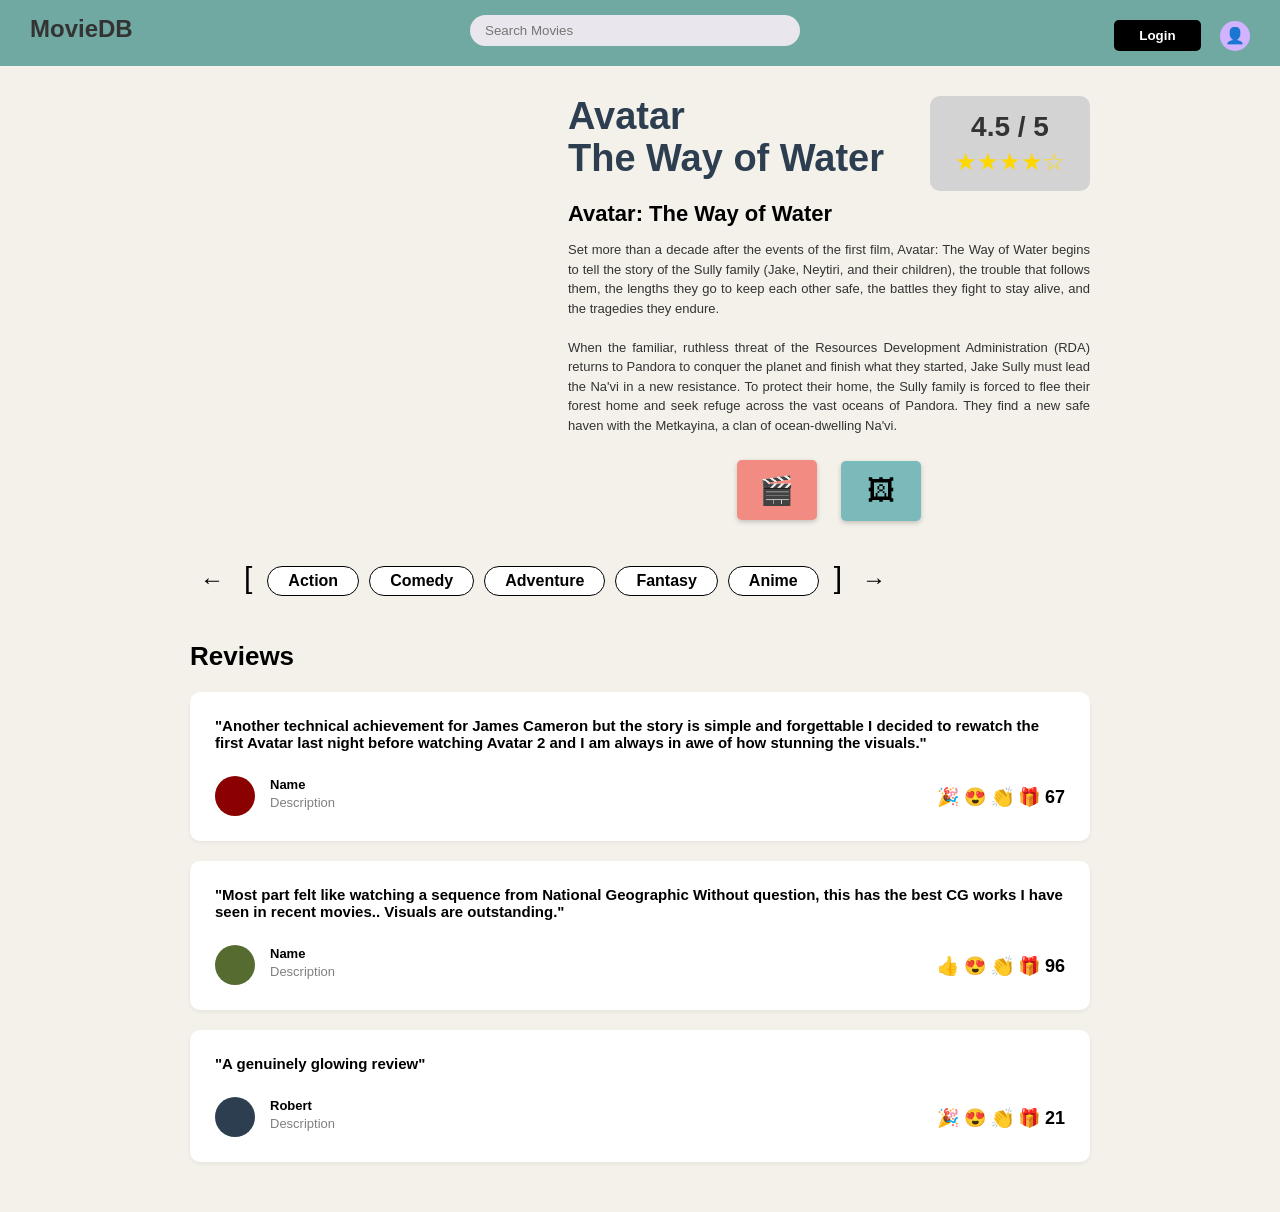
==== movie-detail_avatar.html @ e72f925f "Update kode" ====
<!DOCTYPE html>
<html lang="id">
<head>
    <meta charset="UTF-8">
    <meta name="viewport" content="width=device-width, initial-scale=1.0">
    <title>Avatar The Way of Water - MovieDB</title>
    <link rel="stylesheet" href="style.css">
</head>
<body class="bg-cream">

    <div class="navbar">
        <div class="nav-left">
            <a href="welcome.html" class="back-btn"> MovieDB</a>
        </div>
        <div class="nav-center">
            <input type="text" class="search-bar" placeholder="Search Movies">
        </div>
        <div class="nav-right">
            <button class="btn-black">Login</button>
            <div class="user-avatar">&#128100;</div>
        </div>
        <div class="clear"></div>
    </div>

    <div class="container">
        
        <div class="movie-hero">
            <div class="poster-col">
                <img >
            </div>
            
            <div class="details-col">
                <div class="title-section">
                    <h1 class="movie-title">Avatar <br>The Way of Water</h1>
                    <div class="rating-box">
                        <h2>4.5 / 5</h2>
                        <div class="stars">&#9733;&#9733;&#9733;&#9733;&#9734;</div>
                    </div>
                    <div class="clear"></div>
                </div>

                <h3 class="subtitle">Avatar: The Way of Water</h3>
                <p class="synopsis">
                    Set more than a decade after the events of the first film, Avatar: The Way of Water begins to tell the story of the Sully family (Jake, Neytiri, and their children), the trouble that follows them, the lengths they go to keep each other safe, the battles they fight to stay alive, and the tragedies they endure.<br>
                     <br>
                     When the familiar, ruthless threat of the Resources Development Administration (RDA) returns to Pandora to conquer the planet and finish what they started, Jake Sully must lead the Na'vi in a new resistance. To protect their home, the Sully family is forced to flee their forest home and seek refuge across the vast oceans of Pandora. They find a new safe haven with the Metkayina, a clan of ocean-dwelling Na'vi.
                </p>

                <div class="action-buttons">
                    <button class="btn-action btn-trailer" onclick="playTrailer()">&#127916;</button>
                    <button class="btn-action btn-gallery" onclick="openGallery()">&#128444;</button>
                </div>
            </div>
            <div class="clear"></div>
        </div>

        <div class="categories-section">
            <span class="nav-arrow">&#8592;</span>
            <span class="bracket">[</span>
            <button class="category-btn">Action</button>
            <button class="category-btn">Comedy</button>
            <button class="category-btn">Adventure</button>
            <button class="category-btn">Fantasy</button>
            <button class="category-btn">Anime</button>
            <span class="bracket">]</span>
            <span class="nav-arrow">&#8594;</span>
            <div class="clear"></div>
        </div>

        <div class="reviews-section">
            <h1 class="review-title">Reviews</h1>

            <div class="review-card">
                <p class="review-text">"Another technical achievement for James Cameron but the story is simple and forgettable
                I decided to rewatch the first Avatar last night before watching Avatar 2 and I am always in awe of how stunning the visuals."
                <div class="review-user">
                    <div class="user-pic bg-red"></div>
                    <div class="user-info">
                        <strong>Name</strong><br>
                        <span>Description</span>
                    </div>
                </div>
                <div class="review-reactions">
                    &#127881; &#128525; &#128079; &#127873; <strong>67</strong>
                </div>
                <div class="clear"></div>
            </div>

            <div class="review-card">
                <p class="review-text">"Most part felt like watching a sequence from National Geographic
                Without question, this has the best CG works I have seen in recent movies.. Visuals are outstanding."</p>
                <div class="review-user">
                    <div class="user-pic bg-green"></div>
                    <div class="user-info">
                        <strong>Name</strong><br>
                        <span>Description</span>
                    </div>
                </div>
                <div class="review-reactions">
                    &#128077; &#128525; &#128079; &#127873; <strong>96</strong>
                </div>
                <div class="clear"></div>
            </div>

            <div class="review-card">
                <p class="review-text">"A genuinely glowing review"</p>
                <div class="review-user">
                    <div class="user-pic bg-blue"></div>
                    <div class="user-info">
                        <strong>Robert</strong><br>
                        <span>Description</span>
                    </div>
                </div>
                <div class="review-reactions">
                    &#127881; &#128525; &#128079; &#127873; <strong>21</strong>
                </div>
                <div class="clear"></div>
            </div>

        </div>
    </div>
    <script src="script.js"></script>
</body>
</html>
---- style.css ----
body {
    margin: 0;
    padding: 0;
    font-family: Arial, Helvetica, sans-serif;
}
.clear { 
    clear: both; 
}
.navbar {
    background-color: #70a9a1; 
    padding: 15px 30px;
}
.nav-left { 
    float: 
    left; 
}
.nav-right { 
    float: right; 
    margin-top: 5px; 
}
.logo-text {
    margin: 0;
    color: #333333;
    font-size: 36px;
    font-weight: normal;
}
.search-bar {
    padding: 10px 15px;
    width: 250px;
    background-color: #e9e6ed;
    border: none;
    border-radius: 20px;
    margin-right: 10px;
}
.btn-black {
    background-color: black;
    color: white;
    padding: 10px 25px;
    border: none;
    border-radius: 5px;
    cursor: pointer;
    font-weight: bold;
}

/* ================= HALAMAN REGISTER ================= */
.bg-register {
    background-color: #f4f1ea; 
}
.register-box {
    width: 600px;
    margin: 50px auto;
    padding: 20px;
}
.title-register {
    color: #34495e; 
    font-size: 42px;
    font-weight: bold;
    margin-bottom: 40px;
}
.form-label-reg {
    font-size: 24px;
    font-weight: bold;
    color: black;
    margin-bottom: 5px;
}
.input-field-reg {
    width: 95%; 
    padding: 15px 20px;
    margin-bottom: 20px;
    border: 1.5px solid black;
    border-radius: 30px; 
    font-size: 18px;
    outline: none;
}
.btn-teal {
    background-color: #70a9a1;
    width: 300px;
    height: 50px;
    border: none;
    border-radius: 25px;
    cursor: pointer;
}
.login-link-text {
    font-size: 22px;
    margin-top: 10px;
}
.login-link-text a {
    color: black;
    text-decoration: underline;
}

/* ================= HALAMAN LOGIN ================= */
.top-bg {
    background-image: url('https://wallup.net/wp-content/uploads/2019/09/859126-poster-movie-film-movies-posters-748x529.jpg'); 
    background-size: cover;
    background-position: center;
    height : 400px;
    padding-bottom: 80px; 
}
.login-box {
    width: 600px;
    margin: 60px auto 0 auto;
    background-color: rgba(30, 30, 30, 0.7); 
    padding: 40px;
    border-radius: 25px;
}
.title-login {
    color: white;
    font-size: 40px;
    margin-bottom: 30px;
}
.form-label-login {
    font-size: 24px;
    font-weight: bold;
    color: white;
    margin-bottom: 10px;
}
.input-field-login {
    width: 92%;
    padding: 15px 20px;
    margin-bottom: 20px;
    border: none;
    border-radius: 15px; 
    font-size: 18px;
}
.links {
    font-size: 18px;
    line-height: 1.6;
    margin-top: 5px;
}
.btn-login-submit {
    background-color: black;
    color: white;
    padding: 15px 40px;
    font-size: 22px;
    font-weight: bold;
    border: none;
    border-radius: 30px;
    cursor: pointer;
}

/* ================= HALAMAN WELCOME ================= */
.bottom-bg {
    background-color: #f4f1ea;
    padding-top: 25px;
    padding-bottom: 60px;
}
.categories-container {
    width: 780px;
    margin: 0 auto;
}
.icon-nav, .bracket {
    float: left;
    font-size: 28px;
    margin-top: 6px;
    margin-left: 10px;
    margin-right: 10px;
}
.bracket {
    font-size: 32px;
    font-weight: lighter;
    margin-top: 2px;
}
.category-btn {
    float: left;
    margin: 5px 8px;
    padding: 6px 20px;
    border: 1px solid black;
    border-radius: 20px;
    background-color: #f4f1ea;
    font-weight: bold;
    font-size: 18px;
}
.article-section {
    max-width: 800px;      
    width: 90%;           
    margin: 50px auto;    
    padding: 20px;        
    font-size: 16px;      
    line-height: 1.8;         
    font-family: Arial, Helvetica, sans-serif;
    text-align: justify;
}
/* === TAMBAHAN UNTUK DASHBOARD.HTML === */

.nav-left {
    display: flex;
    align-items: center;
    gap: 20px;
}

.back-btn {
    text-decoration: none;
    color: #333;
    font-size: 24px;
    font-weight: bold;
    transition: transform 0.2s;
}

.back-btn:hover {
    transform: scale(1.1);
}

/* === HERO WELCOME === */
.hero-welcome {
    position: relative;
    height: 400px;
    /* Background Clapperboard */
    background: url('https://images.unsplash.com/photo-1585647347384-2593bc35786b?auto=format&fit=crop&w=1200&q=80') center/cover no-repeat;
    display: flex;
    flex-direction: column;
    justify-content: center;
    align-items: center;
}

.welcome-overlay {
    position: absolute;
    top: 0; left: 0; right: 0; bottom: 0;
    background: rgba(0, 0, 0, 0.6);
    z-index: 1;
}

.welcome-text {
    position: relative;
    z-index: 2;
    color: #fff;
    font-size: 48px;
    letter-spacing: 5px;
    margin-bottom: 30px;
    margin-top: 50px;
}

.hero-posters {
    position: relative;
    z-index: 2;
    display: flex;
    gap: 15px;
    margin-top: auto;
    padding-bottom: 20px;
}

.hero-posters img {
    width: 120px;
    height: 180px;
    object-fit: cover;
    border-radius: 8px;
    box-shadow: 0 4px 10px rgba(0,0,0,0.5);
    border: 2px solid transparent;
    transition: 0.3s;
}

.hero-posters img:hover {
    transform: translateY(-5px);
    border-color: #7ababa;
}

/* === MOVIE CATALOG GRID === */
.movie-catalog {
    padding: 40px 10%;
    max-width: 1200px;
    margin: 0 auto;
    display: grid;
    grid-template-columns: 1fr 1fr; /* Mengatur menjadi 2 Kolom */
    gap: 30px;
}

.movie-card {
    background: #fff;
    border-radius: 10px;
    overflow: hidden;
    box-shadow: 0 4px 8px rgba(0,0,0,0.05);
    transition: transform 0.3s ease;
    cursor: pointer;
}

.movie-card:hover {
    transform: translateY(-5px);
    box-shadow: 0 8px 16px rgba(0,0,0,0.1);
}

.movie-card img {
    width: 100%;
    height: 350px;
    object-fit: cover;
}

.movie-card h4 {
    padding: 15px 20px;
    font-size: 16px;
    color: #333;
    font-weight: 600;
}

/* === KODE CSS UNTUK POP-UP === */
.modal-overlay {
    display: none; /* Sembunyikan pop-up secara default */
    position: fixed; /* Mengunci posisi agar melayang di layar */
    top: 0;
    left: 0;
    width: 100%;
    height: 100%;
    background-color: rgba(0, 0, 0, 0.7); /* Efek redup transparan */
    z-index: 9999; /* Memastikan pop-up berada di lapisan paling atas */
}

.modal-overlay .login-box {
    margin: 10% auto 0 auto; /* Menengahkan kotak form */
    position: relative;
}

/* Desain Tombol X (Close) */
.close-btn {
    position: absolute;
    top: 15px;
    right: 25px;
    font-size: 30px;
    font-weight: bold;
    color: white;
    cursor: pointer;
}

.close-btn:hover {
    color: #70a9a1; /* Berubah warna saat di-hover */
}
/* RESET & GLOBAL */
body {
    margin: 0;
    padding: 0;
    font-family: Arial, Helvetica, sans-serif;
}
.bg-cream {
    background-color: #f4f1ea;
}
.clear {
    clear: both;
}
.container {
    width: 900px;
    margin: 0 auto;
    padding: 30px;
}

/* NAVBAR */
.navbar {
    background-color: #70a9a1;
    padding: 15px 30px;
}
.nav-left {
    float: left;
    width: 25%;
}
.back-btn {
    text-decoration: none;
    color: #333;
    font-size: 24px;
    font-weight: bold;
}
.nav-center {
    float: left;
    width: 50%;
    text-align: center;
}
.search-bar {
    padding: 8px 15px;
    width: 300px;
    background-color: #e9e6ed;
    border: none;
    border-radius: 20px;
}
.nav-right {
    float: right;
    width: 25%;
    text-align: right;
}
.btn-black {
    background-color: black;
    color: white;
    padding: 8px 25px;
    border: none;
    border-radius: 5px;
    cursor: pointer;
    font-weight: bold;
    margin-right: 15px;
}
.user-avatar {
    display: inline-block;
    background-color: #d1b3ff;
    color: white;
    border-radius: 50%;
    width: 30px;
    height: 30px;
    text-align: center;
    line-height: 30px;
    vertical-align: middle;
}

/* MOVIE HERO SECTION (TATA LETAK FLOAT 2 KOLOM) */
.movie-hero {
    margin-bottom: 30px;
}
.poster-col {
    float: left;
    width: 38%;
}
.movie-poster {
    width: 100%;
    border: 5px solid white;
    box-shadow: 0 4px 8px rgba(0,0,0,0.1);
}
.details-col {
    float: right;
    width: 58%;
}
.title-section {
    margin-bottom: 5px;
}
.movie-title {
    float: left;
    font-size: 38px;
    color: #2c3e50;
    margin: 0;
    line-height: 1.1;
}
.rating-box {
    float: right;
    background-color: #d3d3d3;
    padding: 15px 25px;
    border-radius: 10px;
    text-align: center;
}
.rating-box h2 {
    margin: 0;
    font-size: 28px;
    color: #333;
}
.stars {
    color: gold;
    font-size: 24px;
    margin-top: 5px;
}
.subtitle {
    font-size: 22px;
    margin: 10px 0;
    color: #000;
}
.synopsis {
    font-size: 13px;
    line-height: 1.5;
    color: #333;
    text-align: justify;
    margin-bottom: 25px;
}

/* ACTION BUTTONS */
.action-buttons {
    text-align: center;
}
.btn-action {
    width: 80px;
    height: 60px;
    font-size: 28px;
    border: none;
    border-radius: 5px;
    margin: 0 10px;
    cursor: pointer;
    box-shadow: 0 2px 5px rgba(0,0,0,0.2);
}
.btn-trailer { background-color: #f28b82; }
.btn-gallery { background-color: #7ababa; }
.btn-merch { background-color: #00c853; }

/* CATEGORIES */
.categories-section {
    text-align: center;
    margin: 40px 0;
}
.nav-arrow, .bracket {
    float: left;
    font-size: 24px;
    margin: 5px 10px;
    font-weight: bold;
}
.bracket {
    font-size: 30px;
    font-weight: normal;
    margin-top: 0;
}
.category-btn {
    float: left;
    margin: 5px;
    padding: 5px 20px;
    border: 1px solid black;
    border-radius: 15px;
    background-color: white;
    font-weight: bold;
    font-size: 16px;
}

/* REVIEWS SECTION */
.reviews-section {
    margin-top: 30px;
}
.review-title {
    font-size: 26px;
    margin-bottom: 20px;
}
.review-card {
    background-color: white;
    padding: 25px;
    border-radius: 10px;
    margin-bottom: 20px;
    box-shadow: 0 2px 4px rgba(0,0,0,0.05);
}
.review-text {
    font-size: 15px;
    font-weight: bold;
    margin-top: 0;
    margin-bottom: 25px;
}
.review-user {
    float: left;
}
.user-pic {
    float: left;
    width: 40px;
    height: 40px;
    border-radius: 50%;
    margin-right: 15px;
}
.bg-red { background-color: darkred; }
.bg-green { background-color: darkolivegreen; }
.bg-blue { background-color: #2c3e50; }

.user-info {
    float: left;
    font-size: 13px;
    line-height: 1.4;
}
.user-info span {
    color: gray;
}
.review-reactions {
    float: right;
    font-size: 18px;
    margin-top: 10px;
}
/* --- PENGATURAN SLIDE BAR FILM --- */

.slider-wrapper {
    position: relative;
    width: 90%; 
    margin: 20px auto; 
    text-align: center;
}

.movie-catalog {
    display: block; /* Menetralkan jika ada efek 'float' dari kodingan lamamu */
    width: 100%; /* Memaksa wadah mengambil ruang penuh */
    overflow-x: auto; 
    white-space: nowrap; 
    scroll-behavior: smooth; 
    padding: 10px 0;
    text-align: center; 
}

/* Menyembunyikan scrollbar jelek bawaan browser agar terlihat premium */
.movie-catalog::-webkit-scrollbar {
    display: none;
}

.movie-card {
    display: inline-block; /* Pengganti fungsi Float agar berjajar ke samping */
    vertical-align: top;
    width: 200px; /* Ukuran lebar masing-masing poster */
    margin: 0 20px; /* Jarak antar kartu film */
    white-space: normal; /* Mengembalikan teks di bawah poster agar normal */
    text-align: center;
}

.movie-card img {
    width: 100%;
    border-radius: 8px; /* Memberikan efek lengkung di sudut poster */
}

/* Pengaturan Tampilan Tombol Geser */
.slide-btn {
    position: absolute;
    top: 50%;
    transform: translateY(-50%);
    background-color: rgba(112, 169, 161, 0.8); /* Menggunakan warna teal khas desainmu */
    color: white;
    border: none;
    padding: 15px 10px;
    cursor: pointer;
    z-index: 10;
    font-size: 20px;
    font-weight: bold;
    border-radius: 5px;
}

.slide-btn:hover {
    background-color: #333; /* Warna berubah jadi gelap saat kursor diarahkan */
}

.left-btn {
    left: -15px; /* Menggeser tombol ke pinggir kiri */
}

.right-btn {
    right: -15px; /* Menggeser tombol ke pinggir kanan */
}
/* ===============================
   Gaya Pop-up (Modal) Reaksi Emoji
   =============================== */
.reaction-modal {
    display: none; /* Disembunyikan secara default */
    position: fixed; 
    z-index: 1000; /* Menimpa semua elemen lain */
    left: 0;
    top: 0;
    width: 100%; 
    height: 100%; 
    background-color: rgba(0,0,0,0.6); /* Efek latar belakang gelap transparan */
}

.reaction-modal-content {
    background-color: #f4f1ea; /* Warna krem sesuai tema webmu */
    margin: 10% auto; /* Jarak dari atas dan posisikan di tengah */
    padding: 20px;
    border: 2px solid #70a9a1; /* Border teal khas desainmu */
    width: 40%; /* Lebar kotak pop-up */
    box-sizing: border-box;
}

.close-btn {
    color: #888;
    float: right; /* Memanfaatkan Box Model Float */
    font-size: 28px;
    font-weight: bold;
    cursor: pointer;
}

.close-btn:hover,
.close-btn:focus {
    color: #000;
}

.reaction-list {
    list-style-type: none;
    padding: 0;
    margin: 0;
}

.reaction-list li {
    padding: 10px 0;
    border-bottom: 1px solid #ccc;
    font-size: 16px;
}
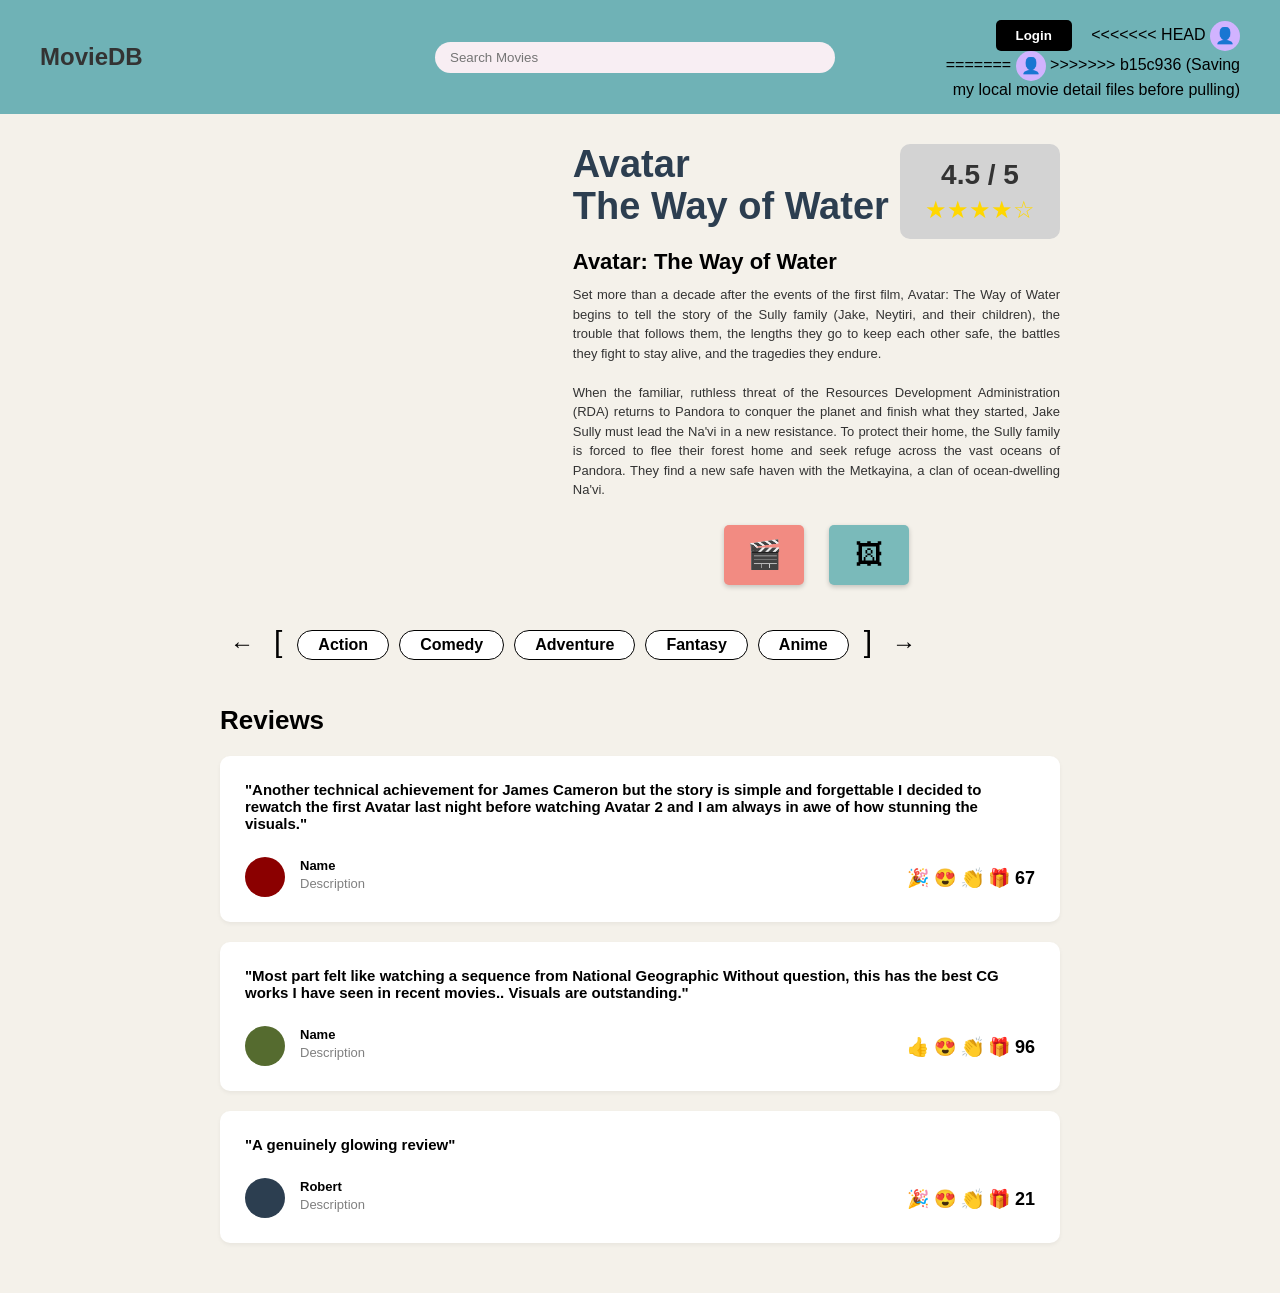
==== commit 098d765d: "Saving my local movie detail files before pulling" ====
--- a/movie-detail_avatar.html
+++ b/movie-detail_avatar.html
@@ -17,7 +17,11 @@
         </div>
         <div class="nav-right">
             <button class="btn-black">Login</button>
+<<<<<<< HEAD
             <div class="user-avatar">&#128100;</div>
+=======
+            <div class="user-avatar" onclick="window.location.href='profile.html'" style="cursor: pointer;">&#128100;</div>
+>>>>>>> b15c936 (Saving my local movie detail files before pulling)
         </div>
         <div class="clear"></div>
     </div>
--- a/style.css
+++ b/style.css
@@ -655,4 +655,164 @@
     padding: 10px 0;
     border-bottom: 1px solid #ccc;
     font-size: 16px;
+}
+* {
+    margin: 0;
+    padding: 0;
+    box-sizing: border-box;
+    font-family: 'Segoe UI', Tahoma, Geneva, Verdana, sans-serif;
+}
+
+body {
+    background-color: #f6f3ee;
+    color: #000;
+}
+
+/* === NAVBAR === */
+.navbar {
+    display: flex;
+    justify-content: space-between;
+    align-items: center;
+    background-color: #6fb2b6;
+    padding: 15px 40px;
+}
+
+.logo-text {
+    font-size: 24px;
+    color: #333;
+    font-weight: normal;
+}
+
+.search-bar {
+    background-color: #f8eef3;
+    padding: 8px 15px;
+    border-radius: 20px;
+    width: 400px;
+    border: none;
+    outline: none;
+}
+
+.btn-black {
+    background-color: #000;
+    color: #fff;
+    border: none;
+    padding: 8px 20px;
+    border-radius: 5px;
+    cursor: pointer;
+}
+
+/* === KONTEN PROFIL === */
+.profile-container {
+    max-width: 600px;
+    margin: 40px auto;
+    padding: 0 20px;
+}
+
+.avatar-section {
+    display: flex;
+    justify-content: center;
+    margin-bottom: 30px;
+}
+
+.avatar-circle {
+    background-color: #e6ddff;
+    width: 100px;
+    height: 100px;
+    border-radius: 50%;
+    display: flex;
+    justify-content: center;
+    align-items: center;
+}
+
+.avatar-circle i {
+    font-size: 50px;
+    color: #4b3084;
+}
+
+/* === STYLING FORM === */
+.form-group {
+    display: flex;
+    flex-direction: column;
+    margin-bottom: 20px;
+}
+
+.form-group label {
+    font-weight: 800;
+    font-size: 18px;
+    margin-bottom: 8px;
+}
+
+.form-group input,
+.form-group textarea {
+    width: 100%;
+    padding: 12px 20px;
+    border: 1px solid #000;
+    background-color: #fff;
+    font-size: 16px;
+    outline: none;
+}
+
+.form-group textarea {
+    resize: vertical;
+}
+
+.button-group {
+    display: flex;
+    justify-content: center;
+    margin-top: 30px;
+}
+
+.save-btn {
+    background-color: #7ababc;
+    color: #000;
+    font-size: 18px;
+    font-weight: bold;
+    text-decoration: underline;
+    border: none;
+    padding: 12px 60px;
+    border-radius: 25px;
+    cursor: pointer;
+}
+
+/* === CLASS BANTUAN === */
+.hidden {
+    display: none !important;
+}
+
+/* === STYLING TAMPILAN HASIL === */
+#viewProfile {
+    margin-top: 10px;
+}
+
+.info-row {
+    display: flex;
+    align-items: center;
+    margin-bottom: 20px;
+}
+
+.info-row.align-top {
+    align-items: flex-start; 
+}
+
+.info-label {
+    width: 160px;
+    font-size: 18px;
+    font-weight: 800;
+    text-align: center;
+    padding-right: 20px;
+}
+
+.info-box {
+    flex: 1;
+    padding: 12px 15px;
+    border: 1px solid #000;
+    background-color: #fff;
+    font-size: 16px;
+    font-weight: bold;
+    min-height: 45px;
+}
+
+.bio-box {
+    min-height: 150px;
+    font-weight: 600;
 }
